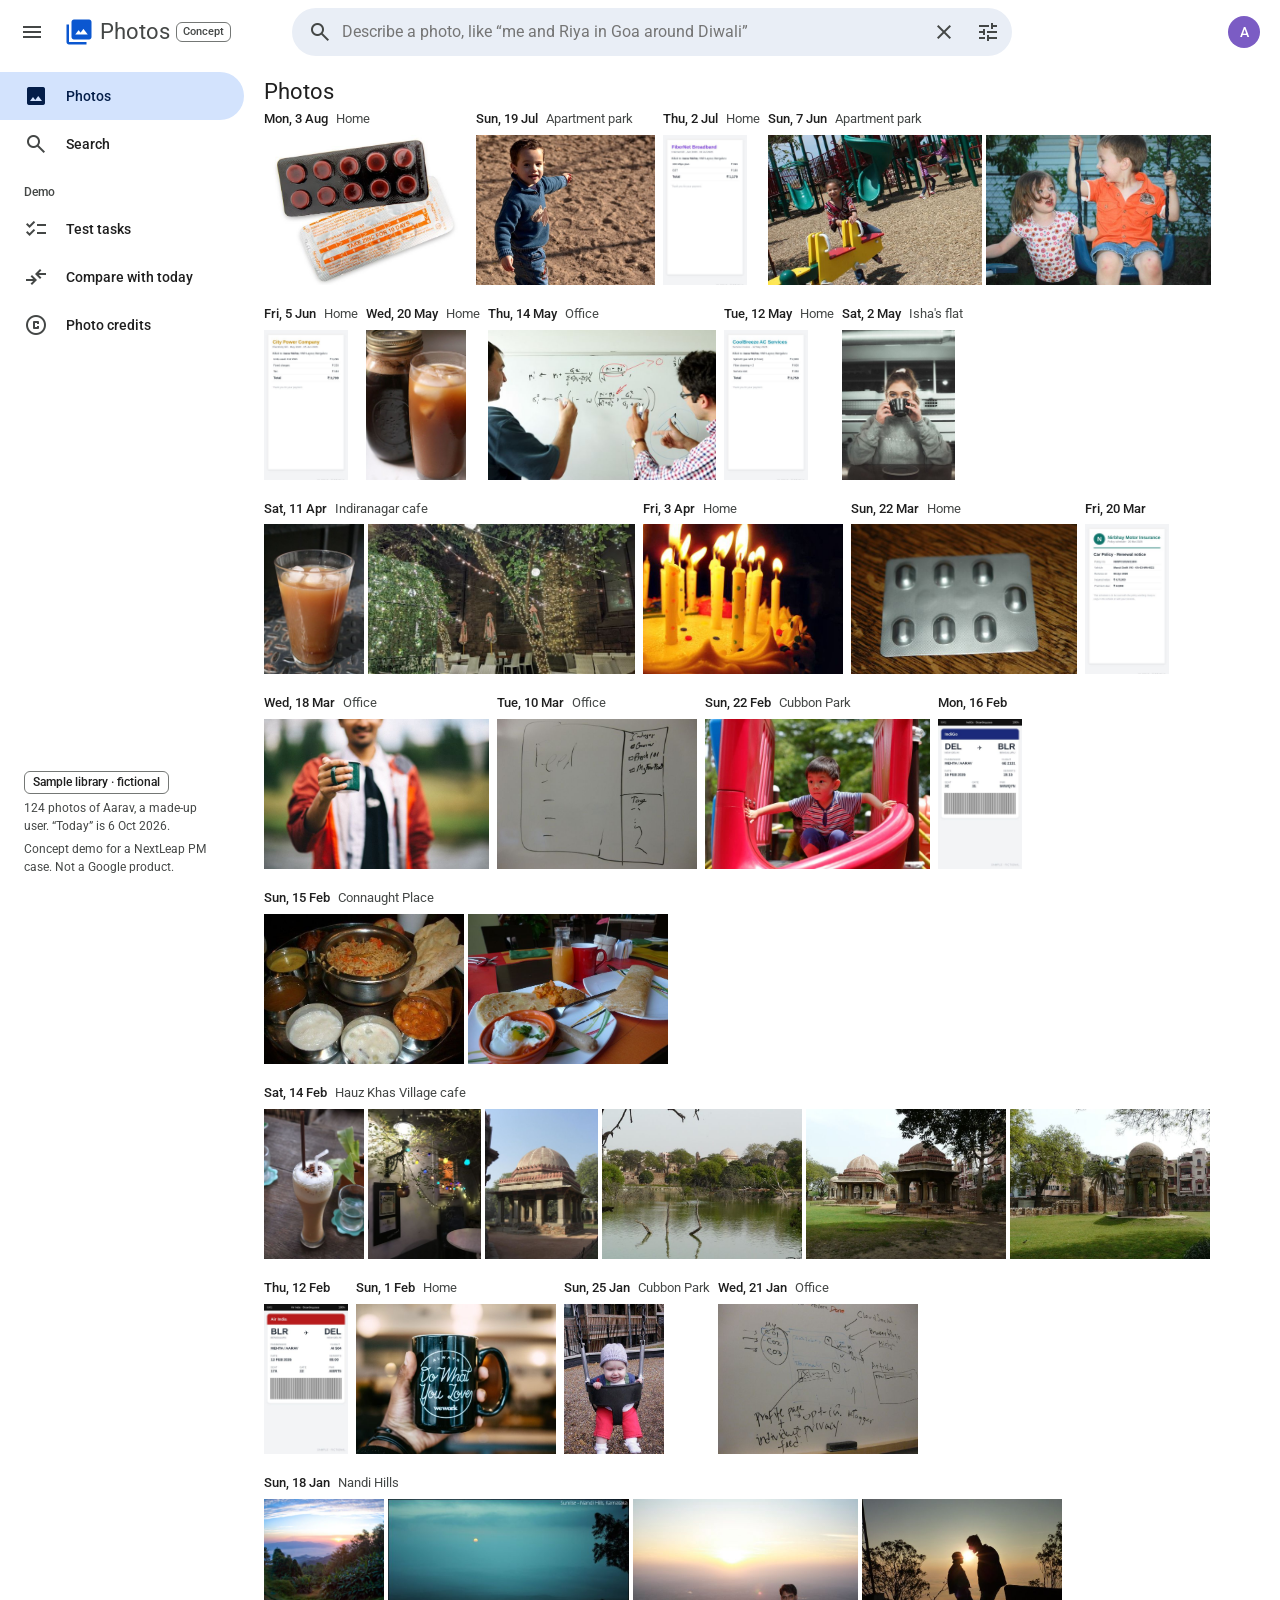
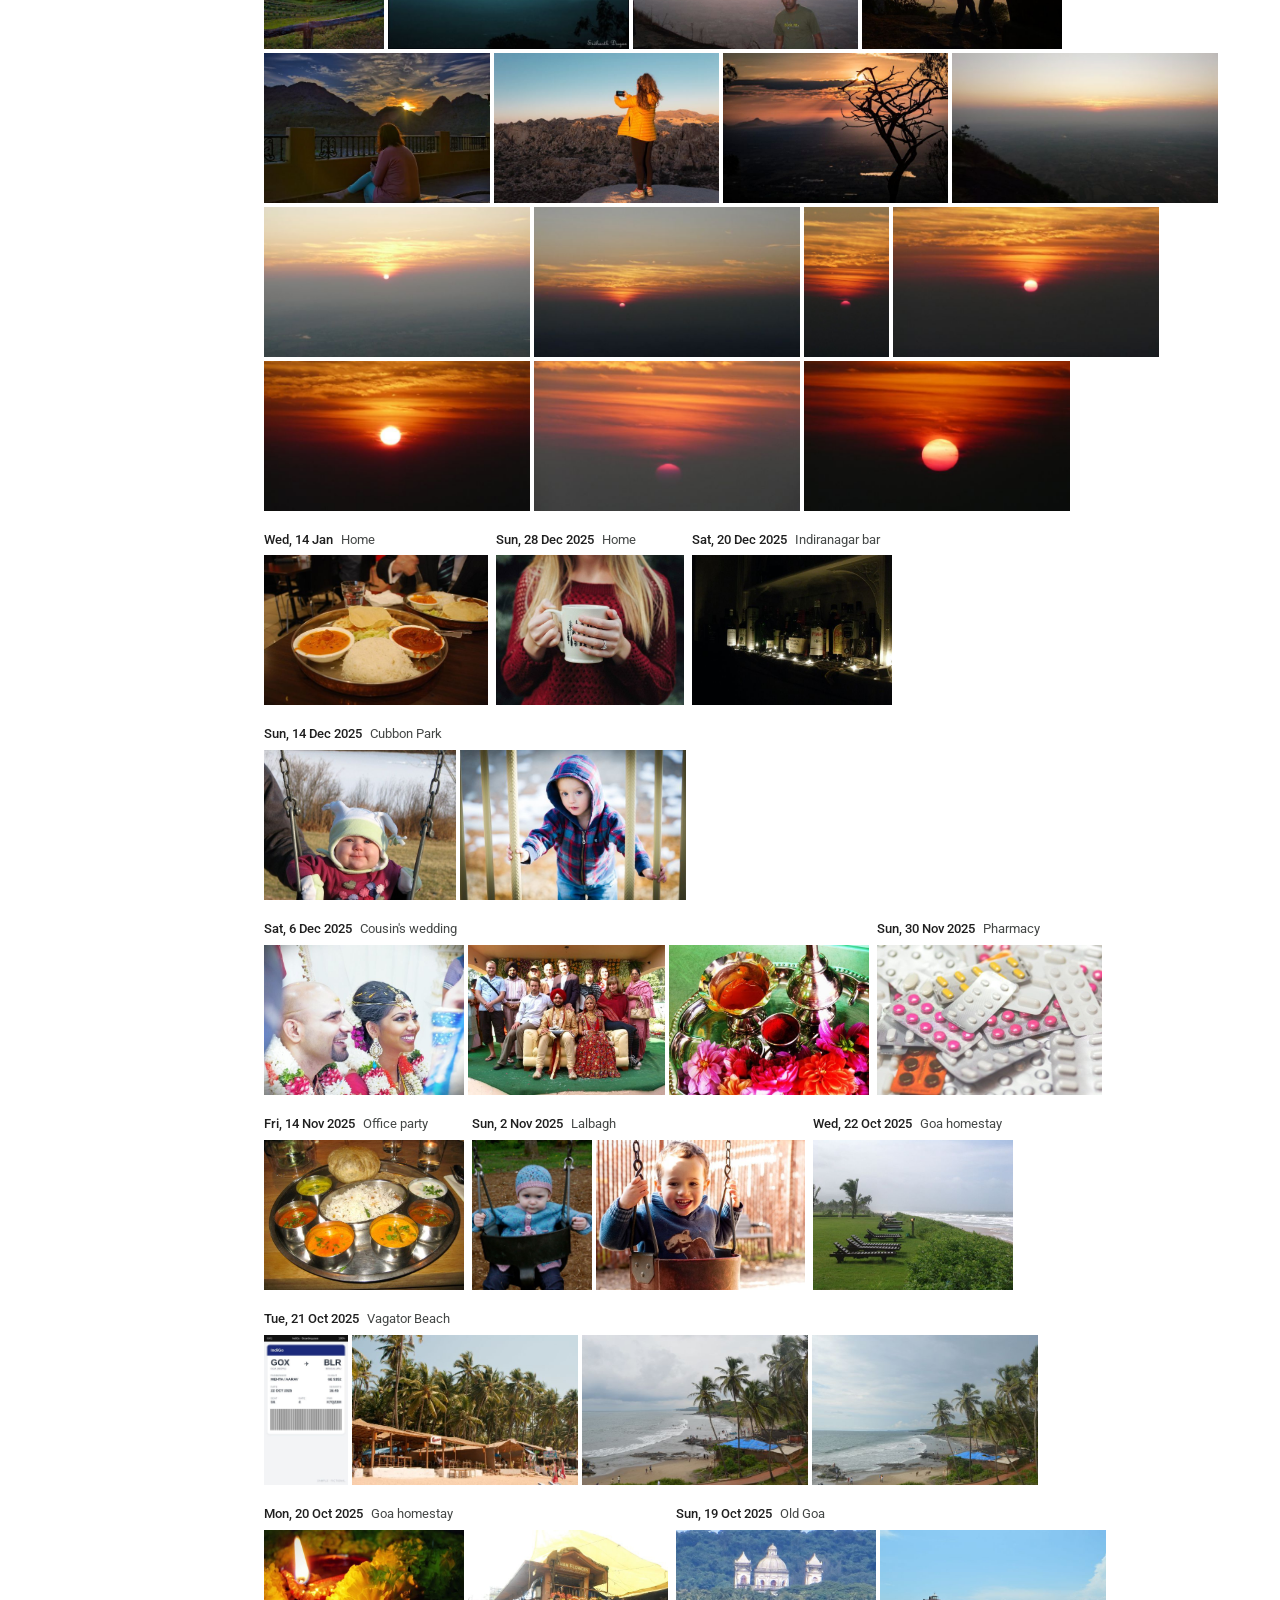
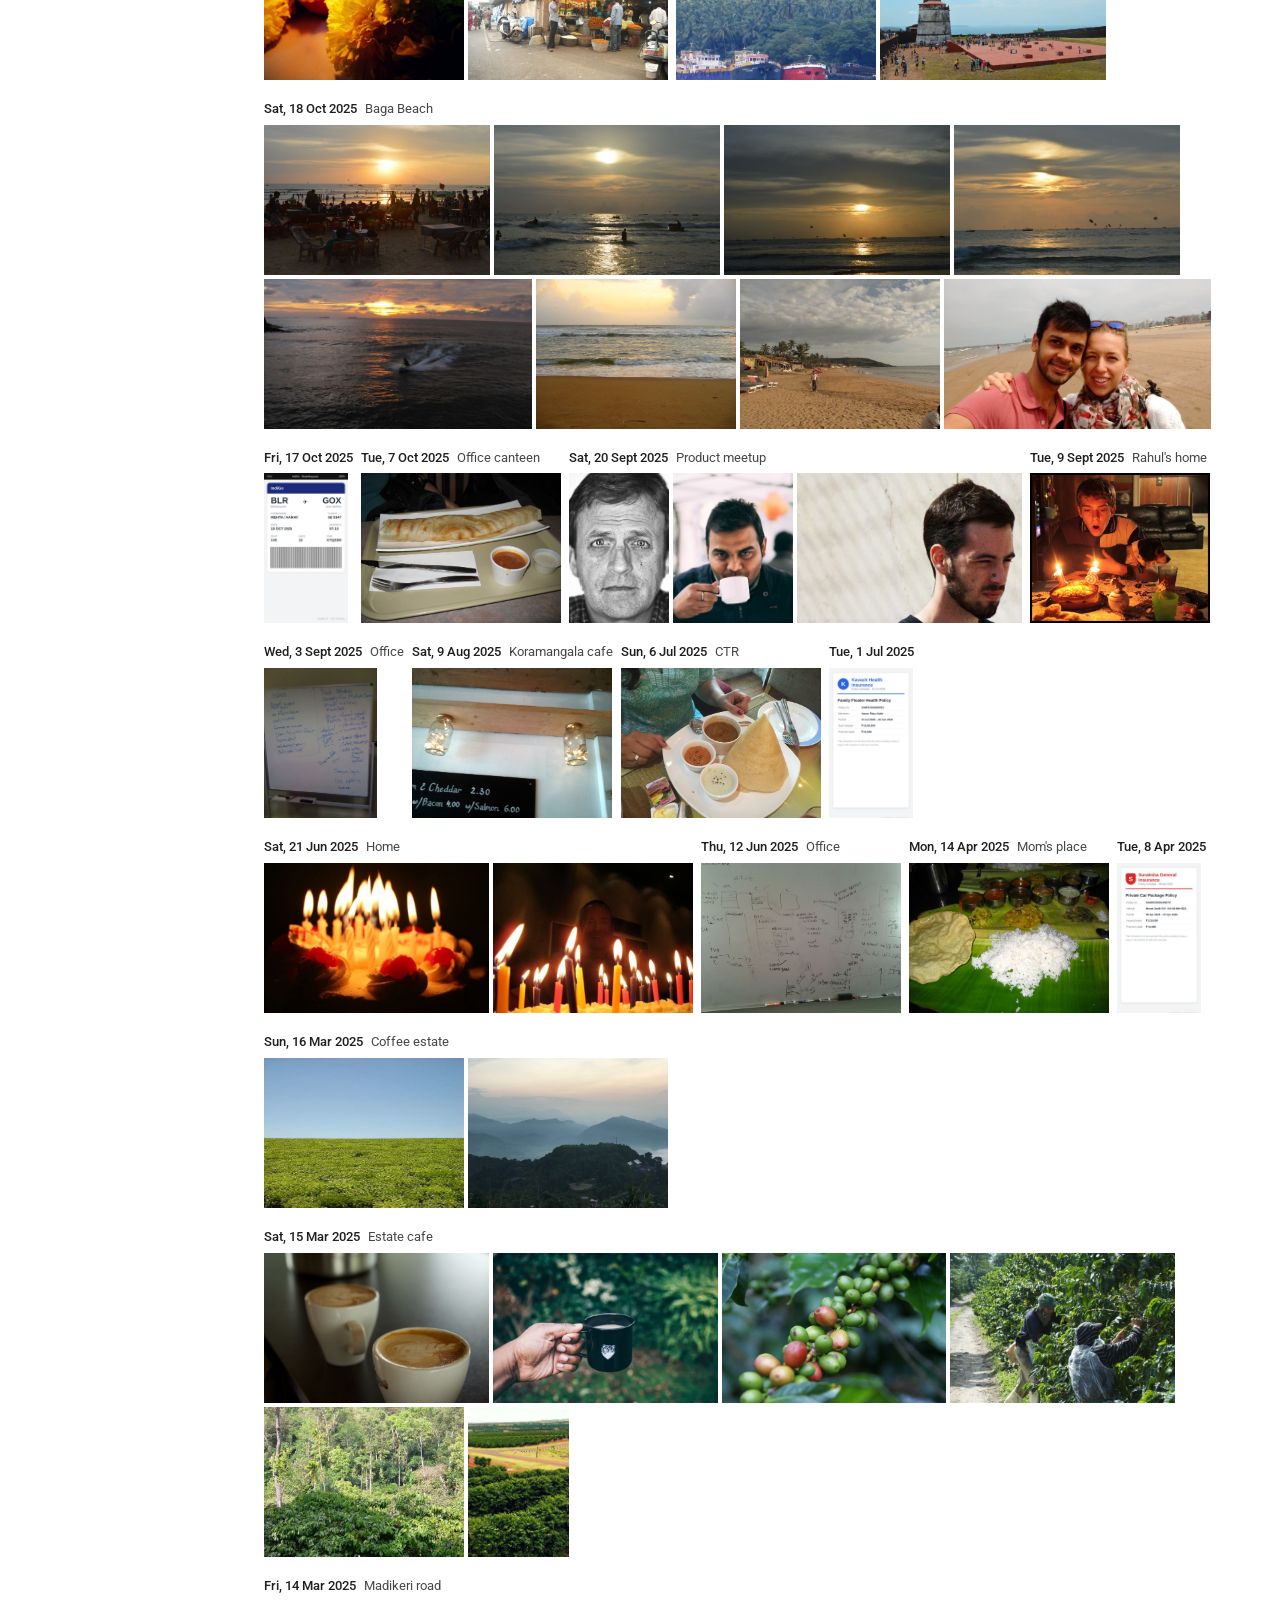
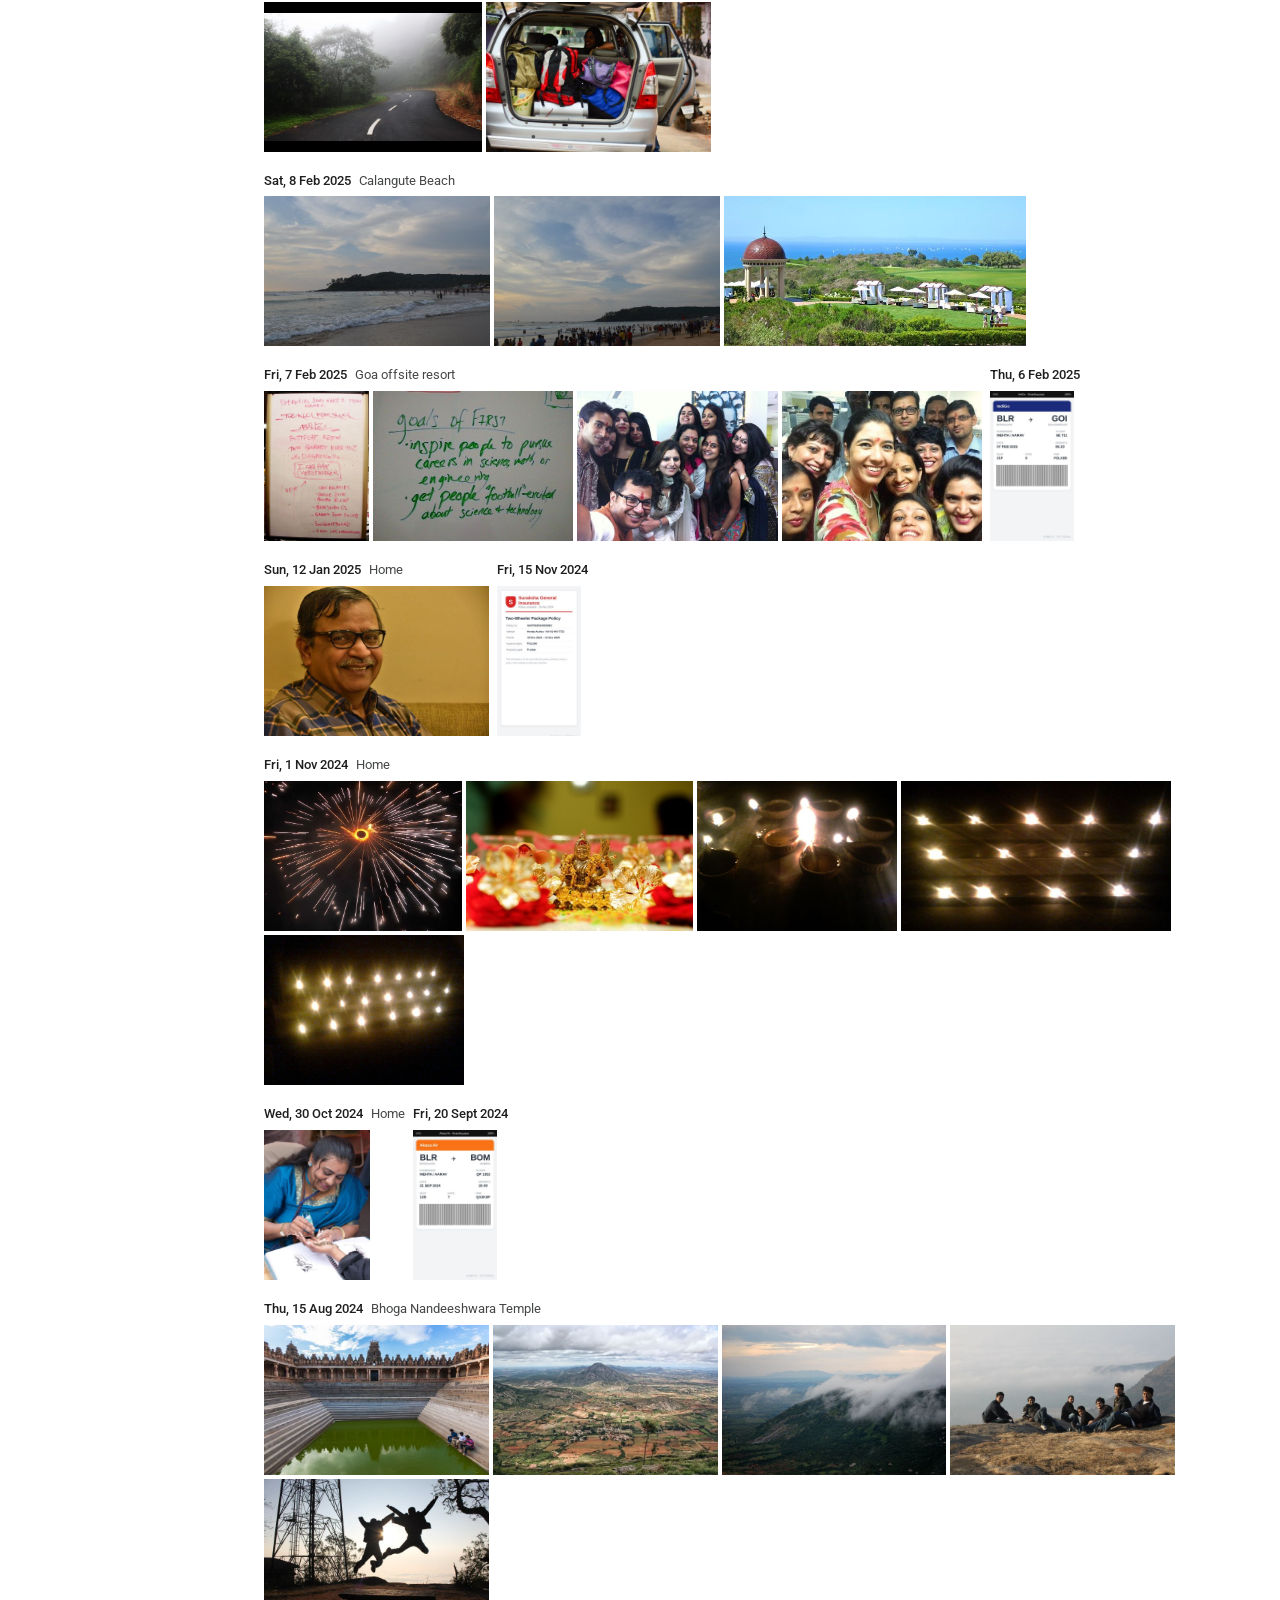
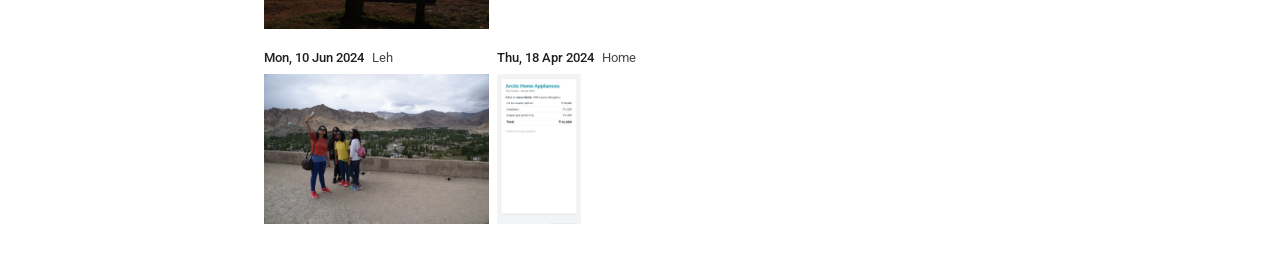
==== index.html @ 80054601 "Memory Match concept demo: describe a photo, see why each result matched Static Google Photos-style " ====
<!doctype html>
<html lang="en">
<head>
<meta charset="utf-8">
<meta name="viewport" content="width=device-width, initial-scale=1">
<title>Memory Match</title>
<meta name="description" content="Find a photo by describing it in your own words. A Google Photos concept demo on a fictional sample library.">
<link rel="preconnect" href="https://fonts.googleapis.com">
<link href="https://fonts.googleapis.com/css2?family=Roboto:wght@400;500;700&display=swap" rel="stylesheet">
<link href="https://fonts.googleapis.com/css2?family=Material+Symbols+Outlined:opsz,wght,FILL,GRAD@20..48,400,0..1,0&display=block" rel="stylesheet">
<link rel="stylesheet" href="styles.css">
</head>
<body>
<header class="appbar">
  <button class="icon-btn" id="menuBtn" aria-label="Menu"><span class="ms">menu</span></button>
  <a class="logo" href="#" id="logo"><span class="ms fill logo-ic">photo_library</span><span class="word">Photos</span><span class="concept">Concept</span></a>
  <form class="searchpill" id="form" autocomplete="off">
    <span class="ms">search</span>
    <input id="q" placeholder="Describe a photo, like “me and Riya in Goa around Diwali”" aria-label="Describe a photo">
    <button type="button" class="icon-btn small" id="clearQ" aria-label="Clear"><span class="ms">close</span></button>
    <button type="button" class="icon-btn small fbtn" id="filterBtn" aria-label="Filters" title="Filters"><span class="ms">tune</span><span class="fbadge hidden" id="fbadge"></span></button>
    <div class="suggest hidden" id="suggest"></div>
    <div class="fpanel hidden" id="fpanel"></div>
  </form>
  <div class="appbar-right">
    <div class="avatar" title="Aarav (fictional)">A</div>
  </div>
</header>

<div class="shell">
  <nav class="rail" id="rail">
    <a class="navi active" data-nav="photos" href="#"><span class="ms">photo</span>Photos</a>
    <a class="navi" data-nav="search" href="#"><span class="ms">search</span>Search</a>
    <p class="rail-h">Demo</p>
    <a class="navi" data-nav="tasks" href="#"><span class="ms">checklist</span>Test tasks</a>
    <a class="navi" data-nav="compare" href="#"><span class="ms">compare_arrows</span>Compare with today</a>
    <a class="navi" data-nav="credits" href="#"><span class="ms">copyright</span>Photo credits</a>
    <div class="rail-note">
      <span class="tagwarn">Sample library · fictional</span>
      <p id="libcount"></p>
      <p>Concept demo for a NextLeap PM case. Not a Google product.</p>
    </div>
  </nav>

  <main class="main" id="main">
    <!-- Photos timeline -->
    <section id="home">
      <div class="home-head"><h1>Photos</h1></div>
      <div id="timeline"></div>
    </section>

    <!-- Search results -->
    <section id="results" class="hidden">
      <div class="res-head">
        <button class="icon-btn" id="backBtn" aria-label="Back"><span class="ms">arrow_back</span></button>
        <h1 id="resTitle"></h1>
      </div>
      <p class="tasknote hidden" id="taskNote"></p>
      <div class="banner hidden" id="nofit"></div>
      <div class="grid" id="grid"></div>
      <div class="card followup hidden" id="step4">
        <span class="ms fill fu-ic">help</span>
        <div>
          <p class="fu-q" id="fuQ"></p>
          <div class="chips" id="fuOpts"></div>
        </div>
      </div>
    </section>
  </main>
</div>

<!-- photo viewer -->
<div class="viewer hidden" id="viewer" role="dialog" aria-modal="true">
  <div class="v-stage">
    <div class="v-bar">
      <button class="icon-btn dark" id="vBack" aria-label="Close"><span class="ms">arrow_back</span></button>
      <span class="v-spacer"></span>
      <button class="found hidden" id="foundBtn"><span class="ms">check_circle</span>This is the one</button>
      <button class="icon-btn dark" id="vInfo" aria-label="Info"><span class="ms">info</span></button>
    </div>
    <img id="vImg" alt="">
    <div class="v-toast hidden" id="foundNote"></div>
  </div>
  <aside class="v-info" id="vPanel"></aside>
</div>

<!-- dialogs -->
<div class="scrim hidden" id="scrim">
  <div class="dialog" id="dialog" role="dialog" aria-modal="true">
    <button class="icon-btn d-close" id="dClose" aria-label="Close"><span class="ms">close</span></button>
    <div id="dBody"></div>
  </div>
</div>

<script type="module" src="app.js"></script>
</body>
</html>
---- styles.css ----
:root{
  --bg:#FFFFFF; --surface:#F8FAFD; --pill:#E9EEF6; --pill-hover:#DDE3EA; --line:#E1E3E1; --outline:#747775;
  --text:#1F1F1F; --sec:#444746; --blue:#0B57D0; --blue-c:#D3E3FD; --on-blue-c:#041E49; --on-blue:#FFFFFF;
  --green:#146C2E; --amber:#8A5300; --red:#B3261E; --red-c:#FCEEEE; --hover:rgba(68,71,70,.08);
  --tile:#F0F4F9;
}
@media (prefers-color-scheme: dark){
  :root:not([data-theme="light"]){
    --bg:#131314; --surface:#1B1B1C; --pill:#282A2C; --pill-hover:#333537; --line:#2E3134; --outline:#8E918F;
    --text:#E3E3E3; --sec:#C4C7C5; --blue:#A8C7FA; --blue-c:#0842A0; --on-blue-c:#D3E3FD; --on-blue:#062E6F;
    --green:#6DD58C; --amber:#F2C46D; --red:#F2B8B5; --red-c:#3A1E1C; --hover:rgba(227,227,227,.08);
    --tile:#1E1F20;
  }
}
*{box-sizing:border-box}
html,body{margin:0;background:var(--bg);color:var(--text);font:14px/1.45 "Google Sans Text","Google Sans",Roboto,Arial,sans-serif}
button,input,select{font:inherit;color:inherit}
a{color:var(--blue)}
.hidden{display:none!important}
.sec{color:var(--sec)} .small{font-size:13px}
.ms{font-family:"Material Symbols Outlined";font-weight:400;font-style:normal;font-size:24px;line-height:1;letter-spacing:normal;text-transform:none;display:inline-block;white-space:nowrap;-webkit-font-smoothing:antialiased;font-variation-settings:"FILL" 0,"wght" 400,"GRAD" 0,"opsz" 24;user-select:none}
.ms.fill{font-variation-settings:"FILL" 1,"wght" 400,"GRAD" 0,"opsz" 24}
.ms.tiny{font-size:16px;vertical-align:-3px}
.icon-btn{width:48px;height:48px;border-radius:50%;border:0;background:none;display:inline-flex;align-items:center;justify-content:center;cursor:pointer;color:var(--sec);flex:none}
.icon-btn:hover{background:var(--hover)}
.icon-btn.small{width:36px;height:36px}
.icon-btn.dark{color:#fff}.icon-btn.dark:hover{background:rgba(255,255,255,.12)}

/* app bar */
.appbar{position:sticky;top:0;z-index:5;height:64px;display:flex;align-items:center;gap:8px;padding:0 12px 0 8px;background:var(--bg)}
.logo{display:flex;align-items:center;gap:6px;text-decoration:none;color:var(--sec);width:220px;flex:none}
.logo-ic{color:var(--blue);font-size:30px}
.word{font-size:22px;color:var(--sec)}
.concept{font-size:11px;font-weight:500;border:1px solid var(--outline);border-radius:6px;padding:1px 6px;color:var(--sec)}
.searchpill{position:relative;flex:1;min-width:0;max-width:720px;height:48px;background:var(--pill);border-radius:24px;display:flex;align-items:center;gap:8px;padding:0 6px 0 16px;color:var(--sec)}
.searchpill:focus-within{background:var(--bg);box-shadow:0 1px 3px rgba(0,0,0,.2),0 4px 8px 3px rgba(0,0,0,.1)}
.searchpill input{flex:1;min-width:0;border:0;background:transparent;outline:none;font-size:16px;color:var(--text)}
.suggest{position:absolute;top:52px;left:0;right:0;background:var(--bg);border-radius:16px;box-shadow:0 1px 3px rgba(0,0,0,.2),0 4px 8px 3px rgba(0,0,0,.12);padding:8px 0;max-height:70vh;overflow:auto}
.suggest .sg-h{font-size:12px;font-weight:500;color:var(--sec);padding:8px 20px 4px}
.suggest button{display:flex;gap:14px;align-items:center;width:100%;border:0;background:none;text-align:left;padding:9px 20px;cursor:pointer;color:var(--text);font-size:14px}
.suggest button:hover{background:var(--hover)}
.suggest .ms{font-size:20px;color:var(--sec)}
.appbar-right{margin-left:auto;display:flex;align-items:center;gap:8px}
.pillbtn{display:inline-flex;align-items:center;gap:6px;height:40px;border-radius:20px;border:1px solid var(--outline);background:none;padding:0 16px 0 12px;cursor:pointer;color:var(--blue);font-weight:500}
.pillbtn .ms{font-size:20px}
.pillbtn:hover{background:var(--hover)}
.avatar{width:32px;height:32px;border-radius:50%;background:#7B5CC4;color:#fff;display:flex;align-items:center;justify-content:center;font-weight:500;margin:0 8px}

/* shell */
.shell{display:flex;min-height:calc(100vh - 64px)}
.rail{width:256px;flex:none;padding:8px 12px 24px 0;position:sticky;top:64px;height:calc(100vh - 64px);overflow:auto;display:flex;flex-direction:column}
.navi{display:flex;align-items:center;gap:18px;height:48px;padding:0 24px;border-radius:0 24px 24px 0;text-decoration:none;color:var(--text);font-weight:500}
.navi .ms{color:var(--sec)}
.navi:hover{background:var(--hover)}
.navi.active{background:var(--blue-c);color:var(--on-blue-c)}
.navi.active .ms{color:var(--on-blue-c);font-variation-settings:"FILL" 1}
.rail-note{margin-top:auto;padding:16px 24px 0;color:var(--sec);font-size:12px}
.rail-note p{margin:6px 0 0}
.tagwarn{display:inline-block;border:1px solid var(--outline);border-radius:6px;padding:2px 8px;font-weight:500;color:var(--text)}
.main{flex:1;min-width:0;padding:4px 24px 48px 8px}

/* timeline */
.home-head h1,.res-title h1{font-size:22px;font-weight:400;margin:8px 0 2px}
.home-head p{margin:0 0 8px}
#timeline{display:flex;flex-wrap:wrap;gap:20px 8px;align-items:flex-start}
.month-h{flex-basis:100%;font-size:18px;margin:14px 0 -8px}
.dsec{max-width:100%}
.tiles{display:flex;flex-wrap:wrap;gap:4px}
.day-h{display:flex;align-items:baseline;gap:8px;margin:0 0 6px;font-size:13px;font-weight:500;white-space:nowrap}
.day-h span{font-weight:400;color:var(--sec);font-size:13px}
.jrow{display:flex;gap:4px;margin-bottom:4px}
.jt{background:var(--tile) center/cover no-repeat;cursor:pointer;flex:none;position:relative}
.jt:hover::after{content:"";position:absolute;inset:0;background:linear-gradient(rgba(0,0,0,.25),transparent 30%)}

/* results */
.res-head{display:flex;align-items:center;gap:4px;margin-left:-8px}
.res-title p{margin:0}
.chips{display:flex;flex-wrap:wrap;gap:8px;margin-top:12px}
.chip{display:inline-flex;align-items:center;gap:6px;height:32px;border:1px solid var(--outline);border-radius:8px;padding:0 4px 0 8px;background:none;font-size:14px;font-weight:500;color:var(--sec);cursor:pointer}
.chip .ms{font-size:18px}
.chip.on{background:var(--blue-c);border-color:transparent;color:var(--on-blue-c)}
.chip .face{width:22px;height:22px;border-radius:50%;background:var(--blue);color:var(--on-blue);font-size:12px;display:inline-flex;align-items:center;justify-content:center;margin-left:-3px}
.chip .x{border:0;background:none;cursor:pointer;color:inherit;display:inline-flex;padding:2px;border-radius:50%}
.chip .x:hover{background:var(--hover)}
.chip .x .ms{font-size:18px}
.chip input{border:0;border-bottom:1px solid var(--blue);background:transparent;outline:none;width:9em;font-weight:500}
.chip.add{border-style:dashed;padding:0 12px 0 8px;color:var(--blue)}
.chip.plain{padding:0 12px}
.hint{margin:8px 0 0}
.addtag{display:flex;gap:8px;margin-top:10px;flex-wrap:wrap;align-items:center}
.addtag select,.addtag input{height:36px;background:var(--bg);border:1px solid var(--outline);border-radius:8px;padding:0 10px}
.addtag input{flex:1;min-width:180px;max-width:360px}
.textbtn{border:0;background:none;color:var(--blue);font-weight:500;cursor:pointer;height:36px;padding:0 12px;border-radius:18px}
.textbtn:hover{background:var(--hover)}
.banner{display:flex;gap:12px;align-items:flex-start;background:var(--surface);border:1px solid var(--line);border-radius:16px;padding:14px 16px;margin-top:16px}
.banner .ms{color:var(--amber)}
.sec-row{display:flex;justify-content:space-between;align-items:baseline;gap:12px;flex-wrap:wrap;margin-top:20px}
h2{font-size:16px;font-weight:500;margin:0}
.grid{display:grid;grid-template-columns:repeat(3,minmax(0,1fr));gap:16px 6px;margin-top:10px}
.tile{cursor:pointer;min-width:0}
.tile .img{aspect-ratio:4/3;background:var(--tile) center/cover no-repeat;position:relative}
.tile:hover .img::after{content:"";position:absolute;inset:0;background:linear-gradient(rgba(0,0,0,.3),transparent 35%)}
.tile.full .img{box-shadow:inset 0 0 0 3px var(--blue)}
.rank{position:absolute;top:8px;left:8px;background:rgba(0,0,0,.6);color:#fff;border-radius:12px;padding:1px 8px;font-size:12px;font-weight:500}
.stack{position:absolute;top:6px;right:6px;display:inline-flex;align-items:center;gap:3px;background:rgba(0,0,0,.6);color:#fff;border:0;border-radius:14px;padding:3px 9px 3px 6px;font-size:12px;font-weight:500;cursor:pointer;z-index:1}
.stack .ms{font-size:16px}
.why{display:flex;flex-wrap:wrap;gap:2px 10px;font-size:13px;margin-top:6px}
.when{font-size:12px;color:var(--sec);margin-top:2px}
.yes{color:var(--green)} .near{color:var(--amber)} .no{color:var(--red)}
.legend{margin:14px 0 0}
.legend span{margin-right:8px}
.card{background:var(--surface);border-radius:16px;padding:16px 18px;margin-top:20px}
.followup{display:flex;gap:14px;align-items:flex-start}
.fu-ic{color:var(--blue)}
.fu-q{font-size:16px;font-weight:500;margin:0}
.followup .chips{margin-top:8px}
.vs{display:grid;grid-template-columns:1fr 1fr;gap:10px;margin:12px 0}
.vsbox{border-radius:12px;padding:12px;background:var(--bg);border:1px solid var(--line)}
.vsbox.blue{background:var(--blue-c);color:var(--on-blue-c);border-color:transparent}
.vsbox .ov{font-size:11px;font-weight:500;letter-spacing:.06em;margin:0;opacity:.8}
.vsbox .big{font-size:26px;margin:2px 0 0}
.vsbox .small{margin:4px 0 0}
.strip{display:grid;grid-template-columns:repeat(12,1fr);gap:3px;margin-top:6px;max-width:720px}
.strip div{aspect-ratio:1;background:var(--tile) center/cover}
.strip div.hit{box-shadow:inset 0 0 0 3px var(--blue)}

/* viewer */
.viewer{position:fixed;inset:0;z-index:20;background:#000;display:flex}
.v-stage{flex:1;position:relative;display:flex;align-items:center;justify-content:center;min-width:0}
.v-bar{position:absolute;top:0;left:0;right:0;display:flex;align-items:center;gap:6px;padding:8px;background:linear-gradient(rgba(0,0,0,.55),transparent)}
.v-spacer{flex:1}
.v-stage img{width:100%;height:100vh;object-fit:contain}
.found{display:inline-flex;align-items:center;gap:6px;height:40px;border:0;border-radius:20px;background:#A8C7FA;color:#062E6F;font-weight:500;padding:0 16px 0 12px;cursor:pointer}
.found .ms{font-size:20px}
.v-toast{position:absolute;bottom:24px;left:50%;transform:translateX(-50%);background:#E3E3E3;color:#1F1F1F;border-radius:8px;padding:12px 16px;max-width:90%;box-shadow:0 2px 6px rgba(0,0,0,.4)}
.v-toast.bad{background:#F9DEDC;color:#410E0B}
.v-info{width:360px;flex:none;background:var(--bg);color:var(--text);overflow:auto;padding:12px 20px 24px}
.v-info h3{font-size:22px;font-weight:400;margin:10px 0 14px}
.v-info .ov{font-size:12px;font-weight:500;color:var(--sec);margin:18px 0 8px;letter-spacing:.04em}
.drow{display:flex;gap:16px;align-items:flex-start;margin:12px 0}
.drow .ms{color:var(--sec)}
.drow p{margin:0}
.faces{display:flex;gap:10px;flex-wrap:wrap}
.faces div{display:flex;flex-direction:column;align-items:center;font-size:12px;gap:4px}
.faces span{width:44px;height:44px;border-radius:50%;background:var(--blue-c);color:var(--on-blue-c);display:flex;align-items:center;justify-content:center;font-size:18px;font-weight:500}

/* dialog */
.scrim{position:fixed;inset:0;background:rgba(0,0,0,.4);z-index:30;display:flex;align-items:center;justify-content:center;padding:16px}
.dialog{background:var(--bg);border-radius:28px;max-width:760px;width:100%;max-height:90vh;overflow:auto;padding:24px;position:relative;box-shadow:0 4px 16px rgba(0,0,0,.3)}
.d-close{position:absolute;top:10px;right:10px}
.dialog h3{font-size:24px;font-weight:400;margin:0 40px 8px 0}
.tasks{list-style:none;padding:0;margin:12px 0}
.tasks li{display:flex;gap:12px;align-items:center;padding:10px 12px;border-radius:12px;cursor:pointer}
.tasks li:hover{background:var(--hover)}
.tasks .num{width:28px;height:28px;border-radius:50%;background:var(--blue-c);color:var(--on-blue-c);display:flex;align-items:center;justify-content:center;font-weight:500;flex:none}
.tasks .done{color:var(--green);font-size:12px;display:block}
.mtable{width:100%;border-collapse:collapse;font-size:13px;margin:8px 0}
.mtable th,.mtable td{border-bottom:1px solid var(--line);padding:6px 4px;text-align:left}
.mtable th{font-weight:500;color:var(--sec);font-size:12px}
.simgrid{display:grid;grid-template-columns:repeat(4,1fr);gap:4px;margin-top:12px}
.simgrid div{aspect-ratio:1;background:var(--tile) center/cover;cursor:pointer}
.credits{font-size:12px;columns:2;column-gap:24px;margin-top:12px}
.credits p{margin:0 0 6px;break-inside:avoid}

@media (max-width:1100px){ .rail{display:none} .rail.open{display:flex;position:fixed;left:0;top:64px;background:var(--bg);z-index:6;box-shadow:2px 0 8px rgba(0,0,0,.2)} .main{padding:4px 16px 40px} }
@media (max-width:800px){
  .logo{width:auto} .logo .word,.logo .concept{display:none}
  .pillbtn .lbl{display:none} .pillbtn{padding:0 10px}
  .grid{grid-template-columns:repeat(2,minmax(0,1fr))}
  .viewer{flex-direction:column} .v-info{width:auto;max-height:45vh} .v-stage img{height:55vh}
  .credits{columns:1}
  .strip{grid-template-columns:repeat(6,1fr)}
}
@media (max-width:520px){
  .appbar{gap:2px;padding:0 4px} .appbar-right{display:none}
  .searchpill input{font-size:15px}
}

/* filters */
.fbtn{position:relative}
.fbtn.on{color:var(--blue);background:var(--blue-c)}
.fbadge{position:absolute;top:2px;right:2px;min-width:16px;height:16px;border-radius:8px;background:var(--blue);color:var(--on-blue);font-size:10px;font-weight:700;display:flex;align-items:center;justify-content:center;padding:0 4px}
.fpanel{position:absolute;top:52px;left:0;right:0;background:var(--bg);color:var(--text);border-radius:16px;box-shadow:0 1px 3px rgba(0,0,0,.2),0 4px 8px 3px rgba(0,0,0,.12);padding:16px 20px 12px;max-height:78vh;overflow:auto;z-index:8}
.fp-head{display:flex;align-items:center;justify-content:space-between;margin-bottom:4px}
.fp-head h3{font-size:16px;font-weight:500;margin:0}
.fp-sec{padding:12px 0;border-top:1px solid var(--line)}
.fp-sec:first-of-type{border-top:0}
.fp-sec h4{font-size:12px;font-weight:500;color:var(--sec);margin:0 0 8px;display:flex;align-items:center;gap:6px}
.fp-sec h4 .ms{font-size:18px}
.fp-sec .chips{margin-top:0}
.fp-row{display:flex;gap:8px;align-items:center;flex-wrap:wrap;margin-top:8px}
.fp-row input{height:36px;background:var(--bg);border:1px solid var(--outline);border-radius:8px;padding:0 10px;min-width:0}
.fp-row input[type=text]{flex:1;min-width:180px}
.fp-foot{display:flex;justify-content:flex-end;gap:8px;padding-top:12px;border-top:1px solid var(--line);position:sticky;bottom:-12px;background:var(--bg)}
.filled{height:40px;border:0;border-radius:20px;background:var(--blue);color:var(--on-blue);font-weight:500;padding:0 20px;cursor:pointer}
.chip.sel{background:var(--blue-c);border-color:transparent;color:var(--on-blue-c)}
.chip.sel::before{content:"✓";font-size:13px;margin-right:2px}
.rail-h{font-size:12px;font-weight:500;color:var(--sec);margin:16px 0 4px 24px}
.res-head h1{font-size:22px;font-weight:400;margin:8px 0}
.grid{margin-top:12px}
.tasknote{display:inline-flex;align-items:center;gap:6px;font-size:13px;color:var(--on-blue-c);background:var(--blue-c);border-radius:8px;padding:4px 10px;margin:0 0 4px}
.tasknote .ms{font-size:18px}
@media (max-width:800px){ .fpanel,.suggest{position:fixed;top:64px;left:8px;right:8px;max-height:calc(100vh - 80px)} }
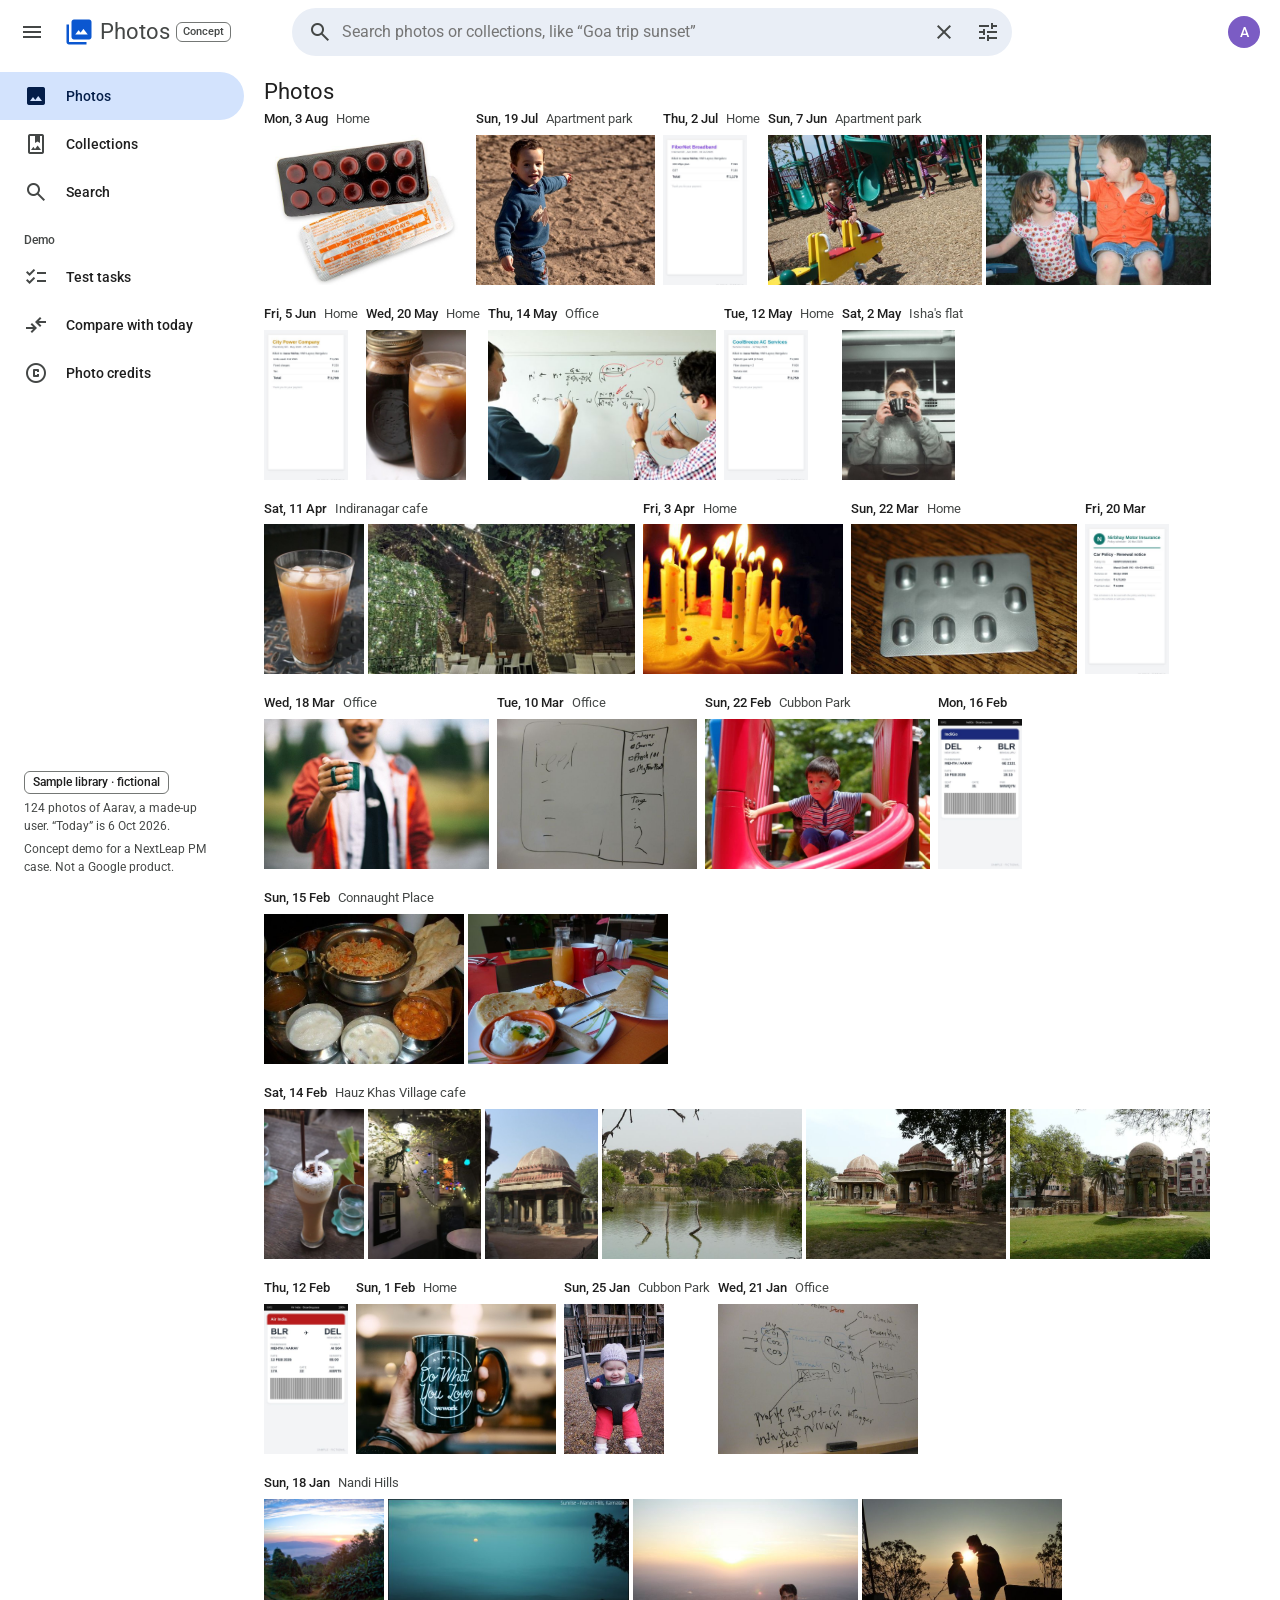
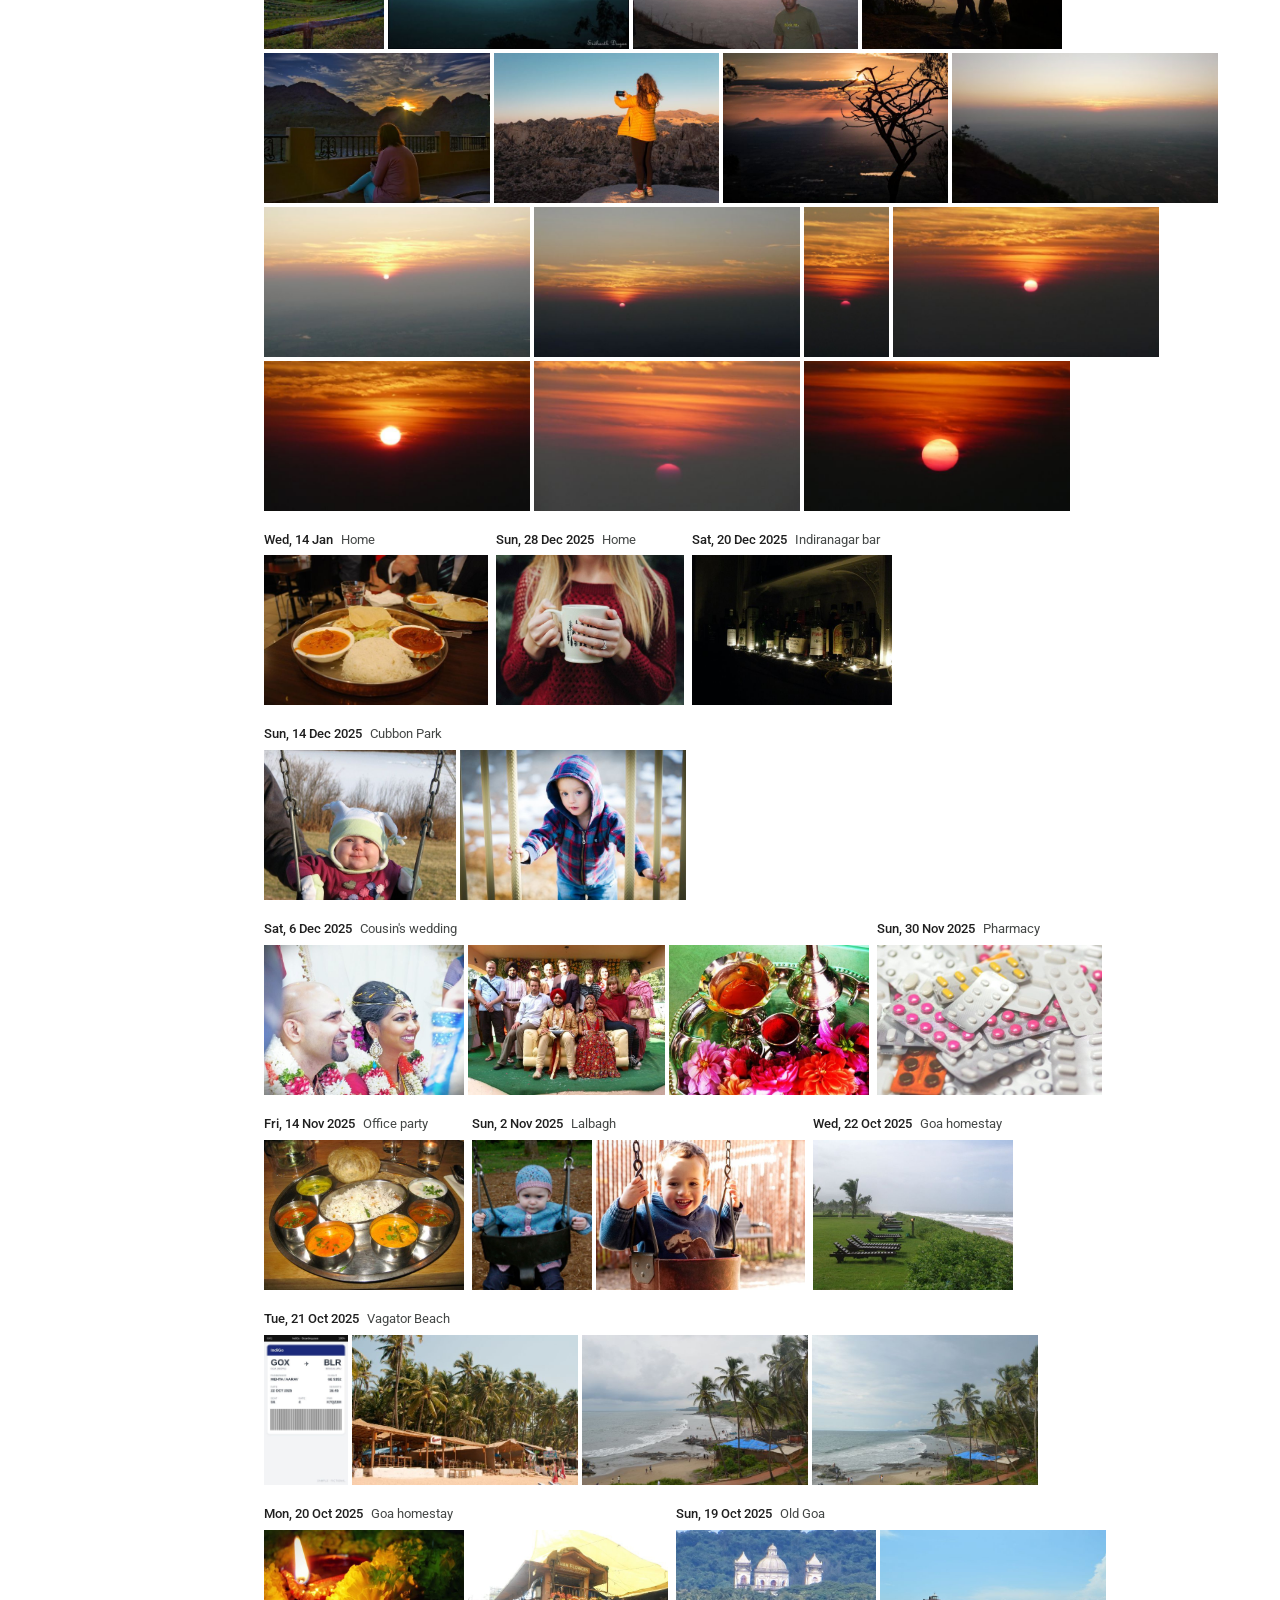
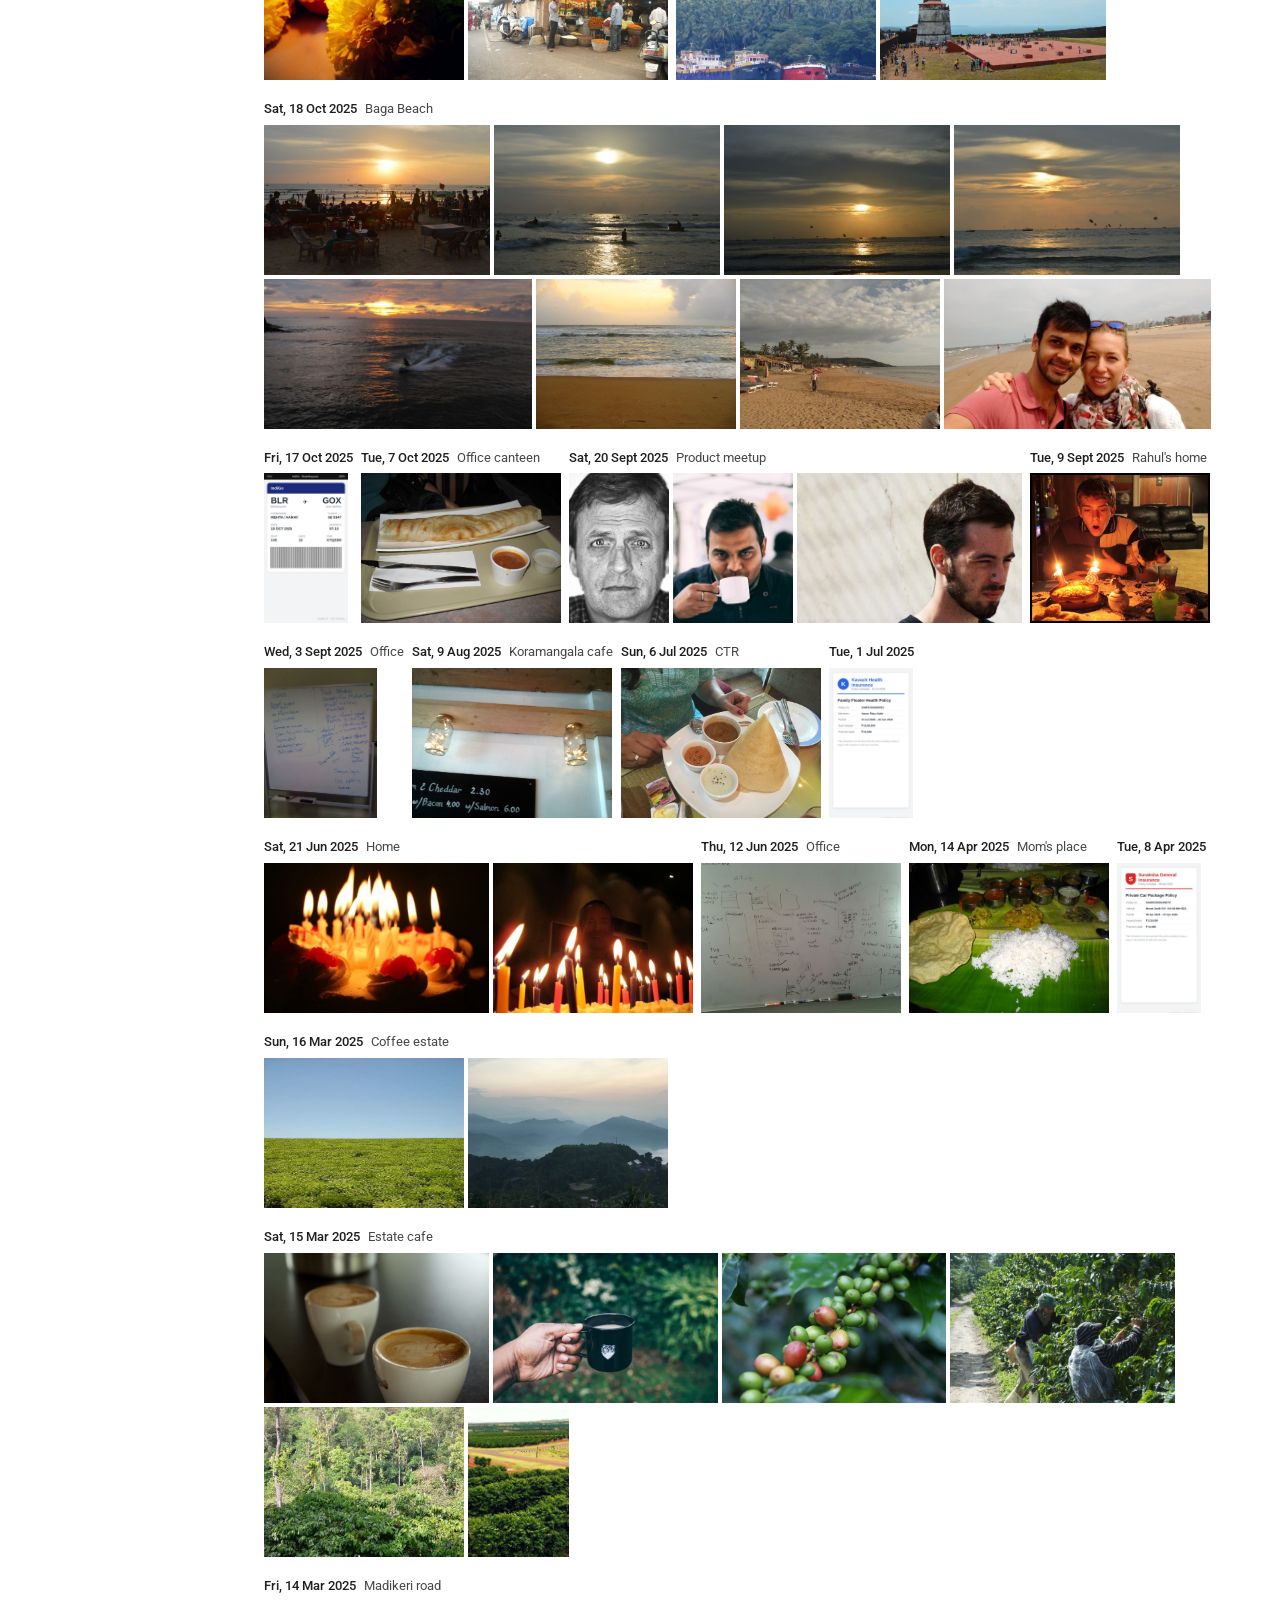
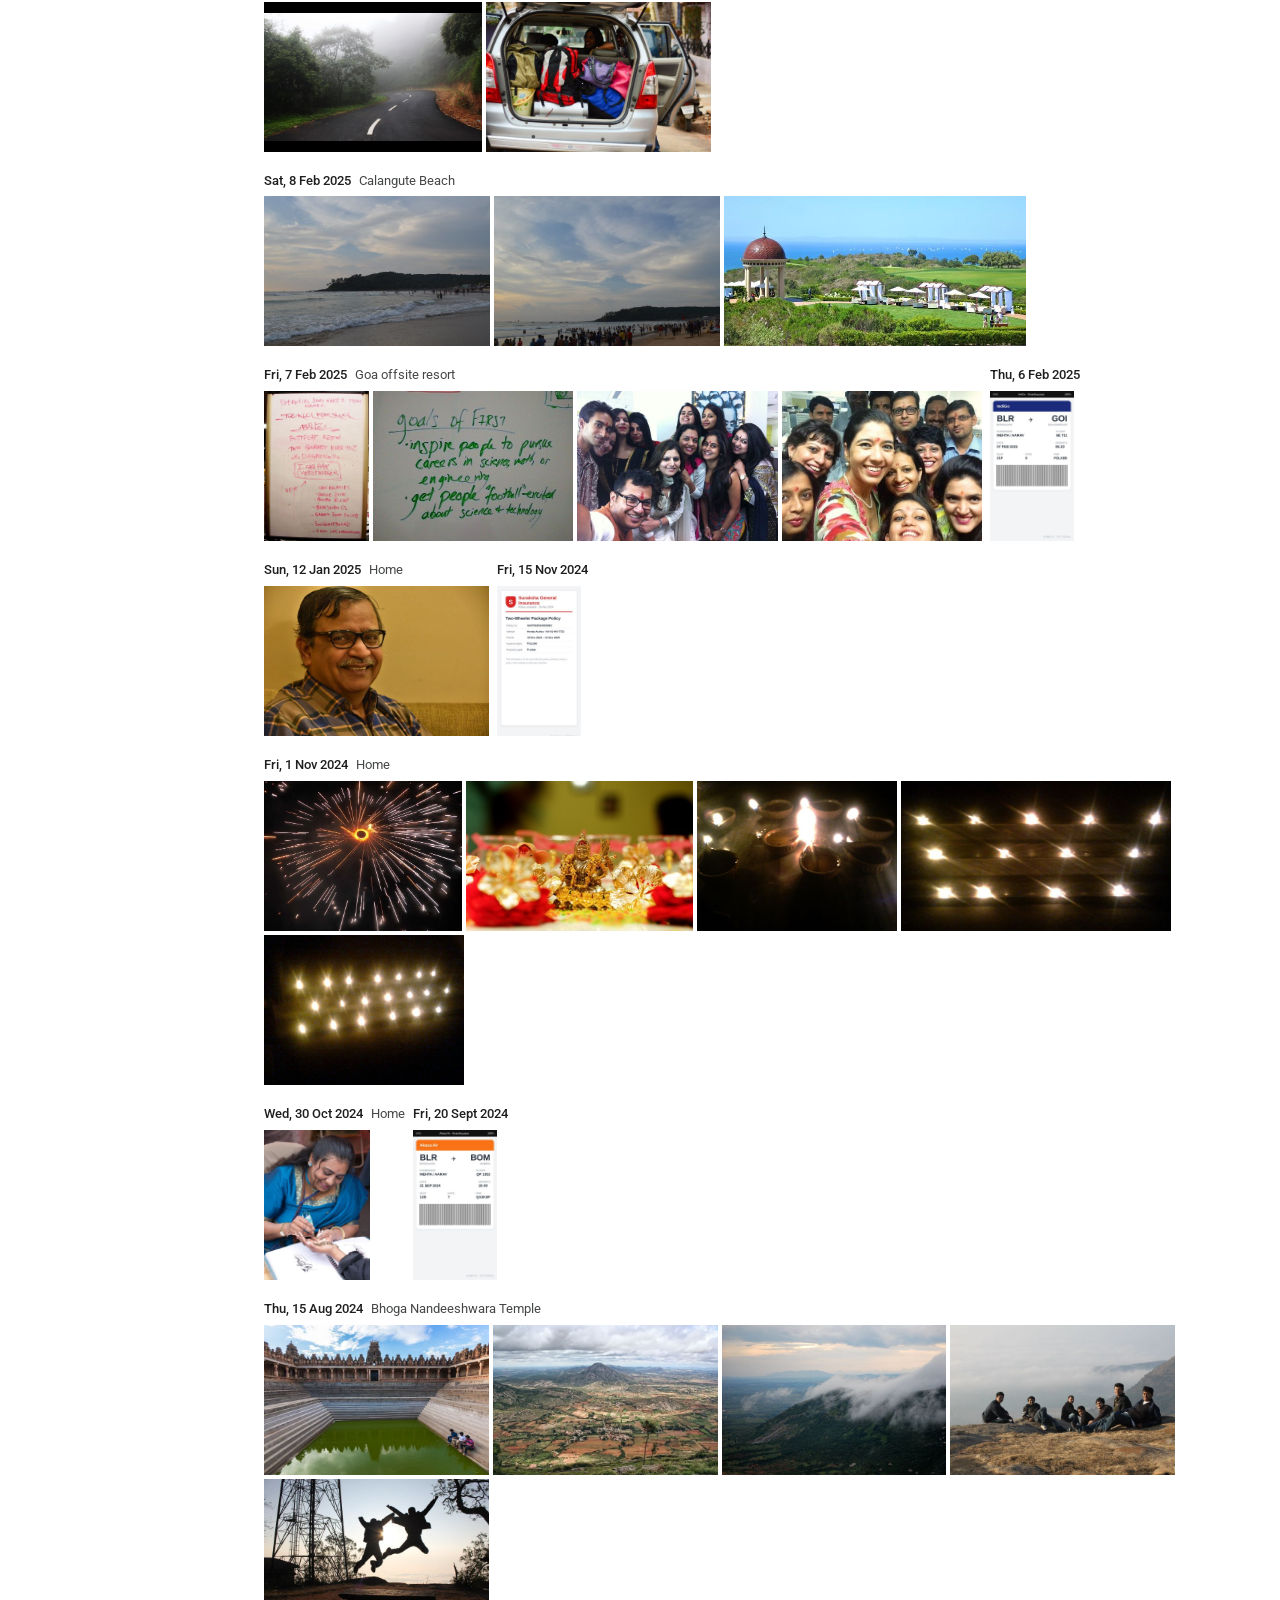
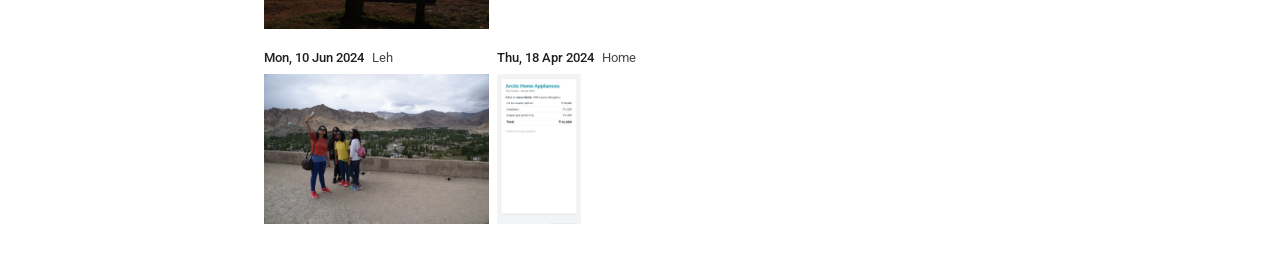
==== commit 59883bb9: "Collections tab and one search bar for photos and collections - Collections page: people, trips, pla" ====
--- a/index.html
+++ b/index.html
@@ -16,7 +16,7 @@
   <a class="logo" href="#" id="logo"><span class="ms fill logo-ic">photo_library</span><span class="word">Photos</span><span class="concept">Concept</span></a>
   <form class="searchpill" id="form" autocomplete="off">
     <span class="ms">search</span>
-    <input id="q" placeholder="Describe a photo, like “me and Riya in Goa around Diwali”" aria-label="Describe a photo">
+    <input id="q" placeholder="Search photos or collections, like “Goa trip sunset”" aria-label="Search photos or collections">
     <button type="button" class="icon-btn small" id="clearQ" aria-label="Clear"><span class="ms">close</span></button>
     <button type="button" class="icon-btn small fbtn" id="filterBtn" aria-label="Filters" title="Filters"><span class="ms">tune</span><span class="fbadge hidden" id="fbadge"></span></button>
     <div class="suggest hidden" id="suggest"></div>
@@ -30,6 +30,7 @@
 <div class="shell">
   <nav class="rail" id="rail">
     <a class="navi active" data-nav="photos" href="#"><span class="ms">photo</span>Photos</a>
+    <a class="navi" data-nav="collections" href="#"><span class="ms">photo_album</span>Collections</a>
     <a class="navi" data-nav="search" href="#"><span class="ms">search</span>Search</a>
     <p class="rail-h">Demo</p>
     <a class="navi" data-nav="tasks" href="#"><span class="ms">checklist</span>Test tasks</a>
@@ -49,6 +50,12 @@
       <div id="timeline"></div>
     </section>
 
+    <!-- Collections -->
+    <section id="collections" class="hidden">
+      <div class="home-head"><h1>Collections</h1></div>
+      <div id="colBody"></div>
+    </section>
+
     <!-- Search results -->
     <section id="results" class="hidden">
       <div class="res-head">
@@ -56,8 +63,10 @@
         <h1 id="resTitle"></h1>
       </div>
       <p class="tasknote hidden" id="taskNote"></p>
+      <p class="scopechip hidden" id="scopeChip"></p>
       <div class="banner hidden" id="nofit"></div>
       <div class="grid" id="grid"></div>
+      <div class="tl hidden" id="scopeAll"></div>
       <div class="card followup hidden" id="step4">
         <span class="ms fill fu-ic">help</span>
         <div>
--- a/styles.css
+++ b/styles.css
@@ -201,3 +201,33 @@
 .tasknote{display:inline-flex;align-items:center;gap:6px;font-size:13px;color:var(--on-blue-c);background:var(--blue-c);border-radius:8px;padding:4px 10px;margin:0 0 4px}
 .tasknote .ms{font-size:18px}
 @media (max-width:800px){ .fpanel,.suggest{position:fixed;top:64px;left:8px;right:8px;max-height:calc(100vh - 80px)} }
+
+/* collections */
+.row-h{display:flex;align-items:center;justify-content:space-between;gap:12px;flex-wrap:wrap}
+.colsearch{display:flex;align-items:center;gap:8px;height:40px;border-radius:20px;background:var(--pill);padding:0 14px;color:var(--sec);min-width:0}
+.colsearch input{border:0;background:transparent;outline:none;width:200px;max-width:50vw;color:var(--text)}
+.csec{margin-top:22px}
+.csec h2{margin-bottom:10px}
+.crow{display:grid;grid-template-columns:repeat(auto-fill,minmax(160px,1fr));gap:16px 12px}
+.ctile{border:0;background:none;padding:0;text-align:left;cursor:pointer;color:var(--text);min-width:0}
+.cimg{aspect-ratio:1;border-radius:12px;background:var(--tile) center/cover no-repeat}
+.ctile:hover .cimg{filter:brightness(.92)}
+.cname{margin:8px 0 0;font-weight:500;white-space:nowrap;overflow:hidden;text-overflow:ellipsis}
+.ccount{margin:0;font-size:12px;color:var(--sec)}
+.faces-row{grid-template-columns:repeat(auto-fill,minmax(96px,1fr))}
+.cface{border:0;background:none;cursor:pointer;color:var(--text);display:flex;flex-direction:column;align-items:center;gap:6px;padding:0}
+.cface div{width:88px;height:88px;border-radius:50%;background:var(--tile) center/cover no-repeat}
+.cface:hover div{filter:brightness(.92)}
+.cface p{margin:0;font-size:13px;font-weight:500}
+.scopechip{display:inline-flex;align-items:center;gap:6px;height:32px;border-radius:8px;background:var(--blue-c);color:var(--on-blue-c);padding:0 4px 0 10px;font-weight:500;margin:0 0 8px}
+.scopechip .ms{font-size:18px}
+.scopechip .x{border:0;background:none;cursor:pointer;color:inherit;display:inline-flex;padding:2px;border-radius:50%}
+.tl{display:flex;flex-wrap:wrap;gap:20px 8px;align-items:flex-start;margin-top:8px}
+@media (max-width:520px){ .crow{grid-template-columns:repeat(2,minmax(0,1fr))} }
+@media (max-width:640px){
+  .faces-row{display:flex;overflow-x:auto;gap:14px;padding-bottom:6px;scrollbar-width:none}
+  .faces-row::-webkit-scrollbar{display:none}
+  .cface{flex:0 0 auto}
+  .cface div{width:68px;height:68px}
+}
+.suggest .sg-n{margin-left:auto;color:var(--sec);font-size:12px;padding-left:12px}
